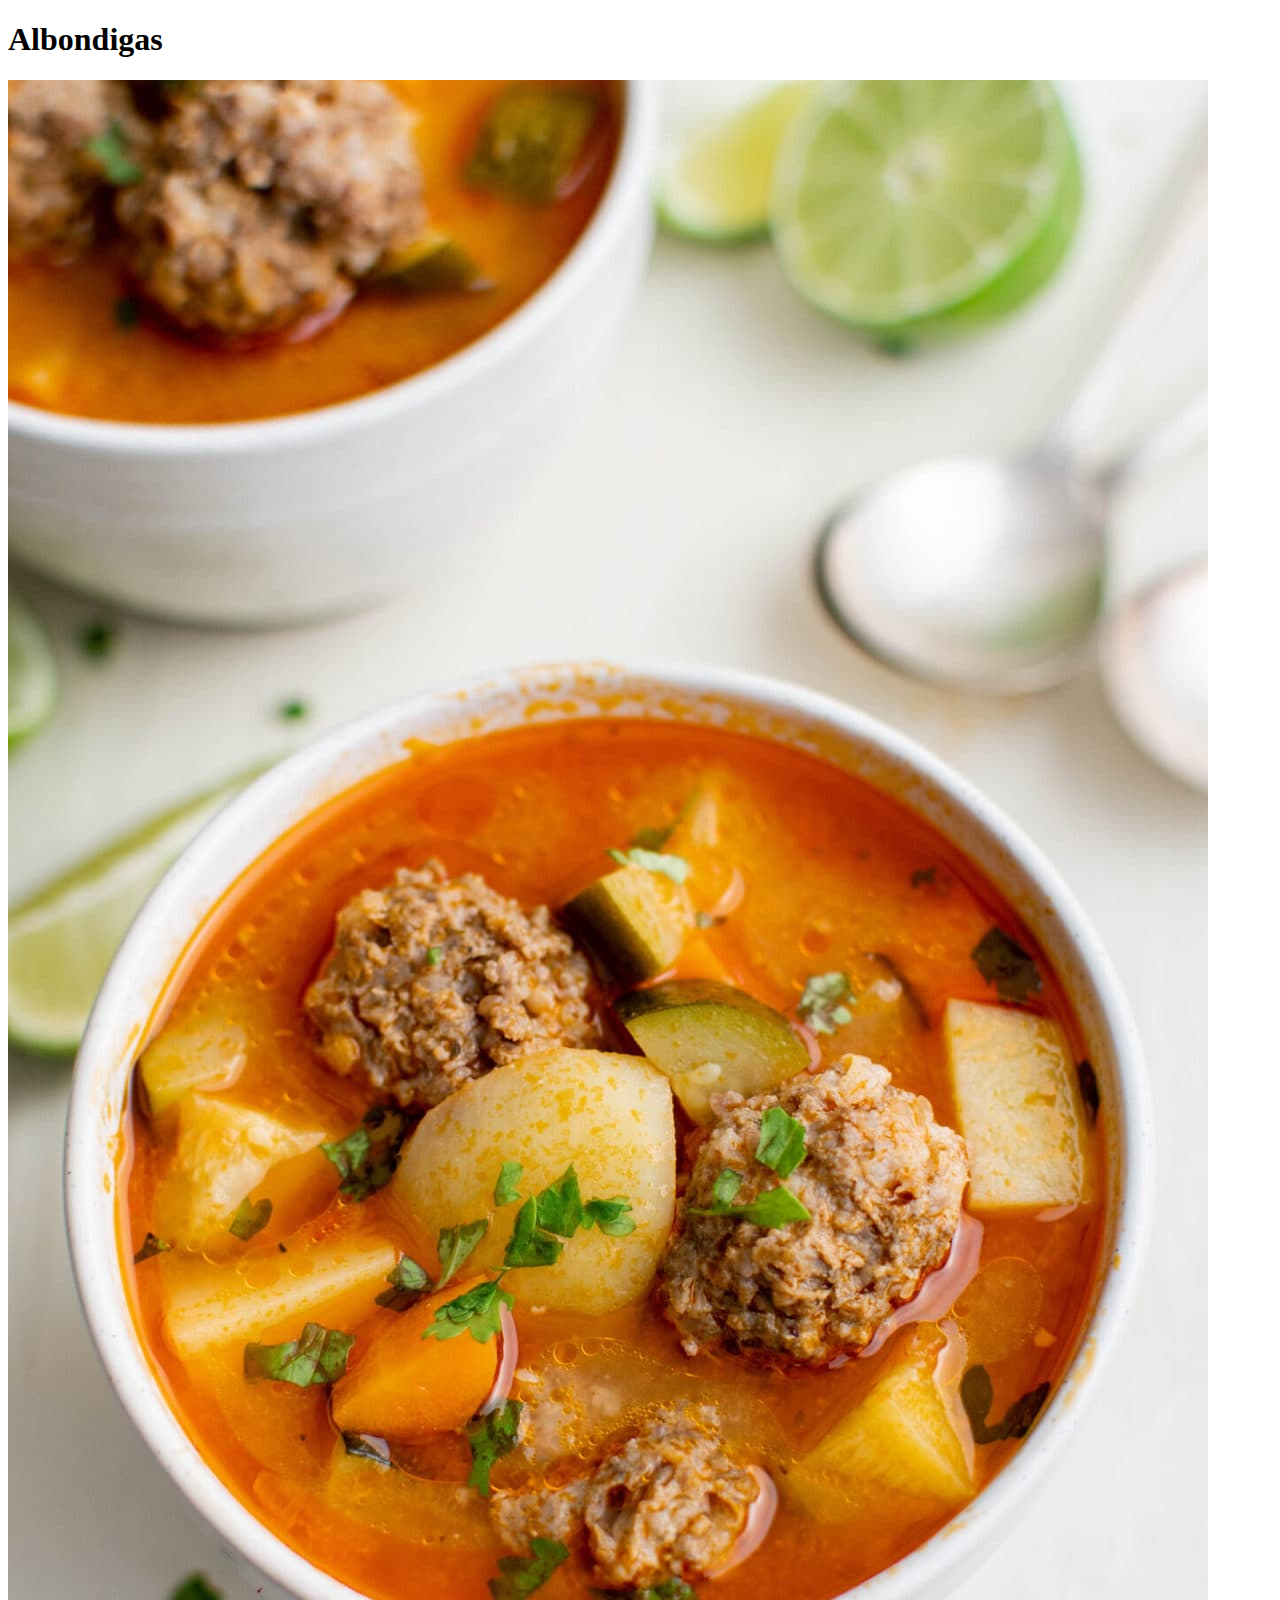
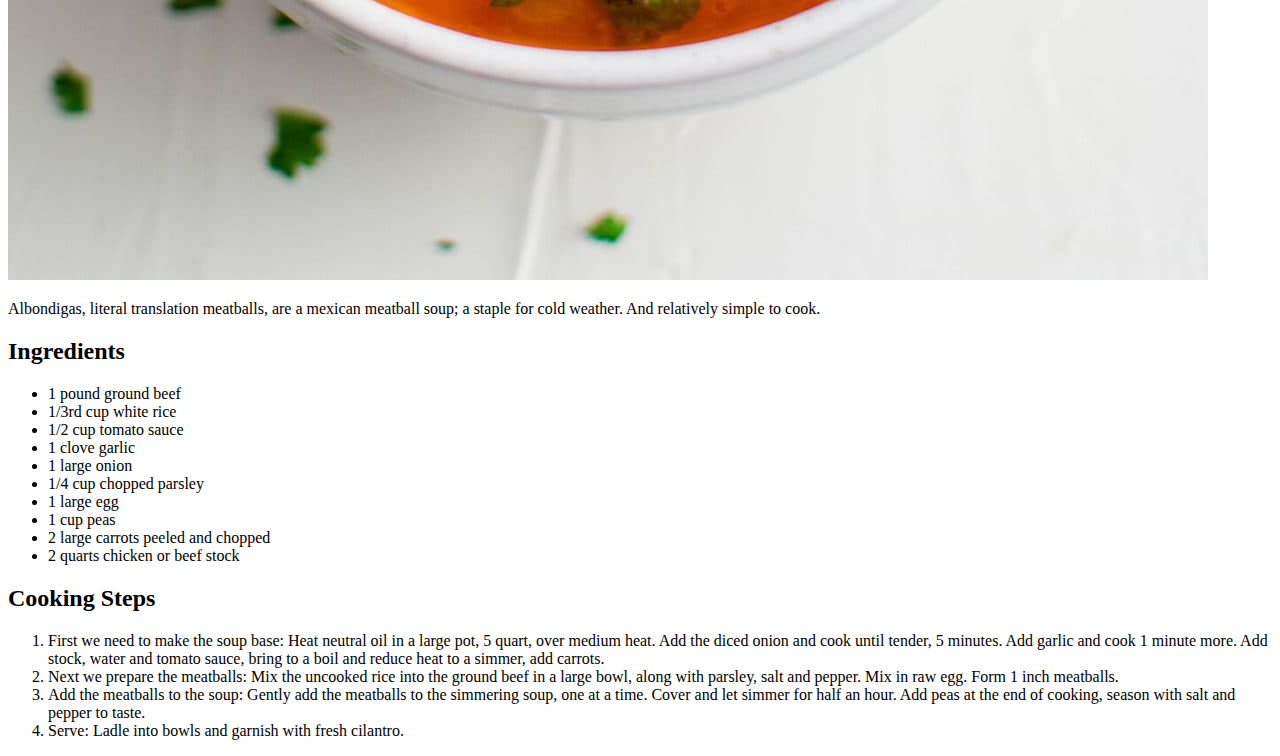
==== recipes/albondigas.html @ 089fa782 "Add more recipes to website" ====
<!DOCTYPE html>
<html lang="en">
<head>
    <meta charset="UTF-8">
    <title>Albondigas

    </title>

</head>
    <body>
        <h1>Albondigas </h1>
        <img src="../images/Albondigas.jpg" alt="Picture of albondigas, meatballs in a soup base">
        <p>Albondigas, literal translation meatballs, are a mexican meatball soup; a staple for cold weather. And relatively simple to cook.</p>
        <h2>Ingredients</h2>
        <ul>
            <li>1 pound ground beef</li>
            <li>1/3rd cup white rice</li>
            <li>1/2 cup tomato sauce</li>
            <li>1 clove garlic</li>
            <li>1 large onion</li>
            <li>1/4 cup chopped parsley</li>
            <li>1 large egg</li>
            <li>1 cup peas</li>
            <li>2 large carrots peeled and chopped</li>
            <li>2 quarts chicken or beef stock</li>
        </ul>
        <h2>Cooking Steps</h2>
        <ol>
            <li>First we need to make the soup base:
                Heat neutral oil in a large pot, 5 quart, over medium heat. Add the diced onion and cook until tender, 5 minutes. Add garlic and cook 1 minute more.
                Add stock, water and tomato sauce, bring to a boil and reduce heat to a simmer, add carrots.
            </li>
            <li>Next we prepare the meatballs:
                Mix the uncooked rice into the ground beef in a large bowl, along with parsley, salt and pepper. Mix in raw egg. Form 1 inch meatballs.
            </li>
            <li>Add the meatballs to the soup:
                Gently add the meatballs to the simmering soup, one at a time. Cover and let simmer for half an hour.
                Add peas at the end of cooking, season with salt and pepper to taste.
            </li>
            <li>Serve:
                Ladle into bowls and garnish with fresh cilantro.
            </li>

        </ol>

        
    </body>
</html>
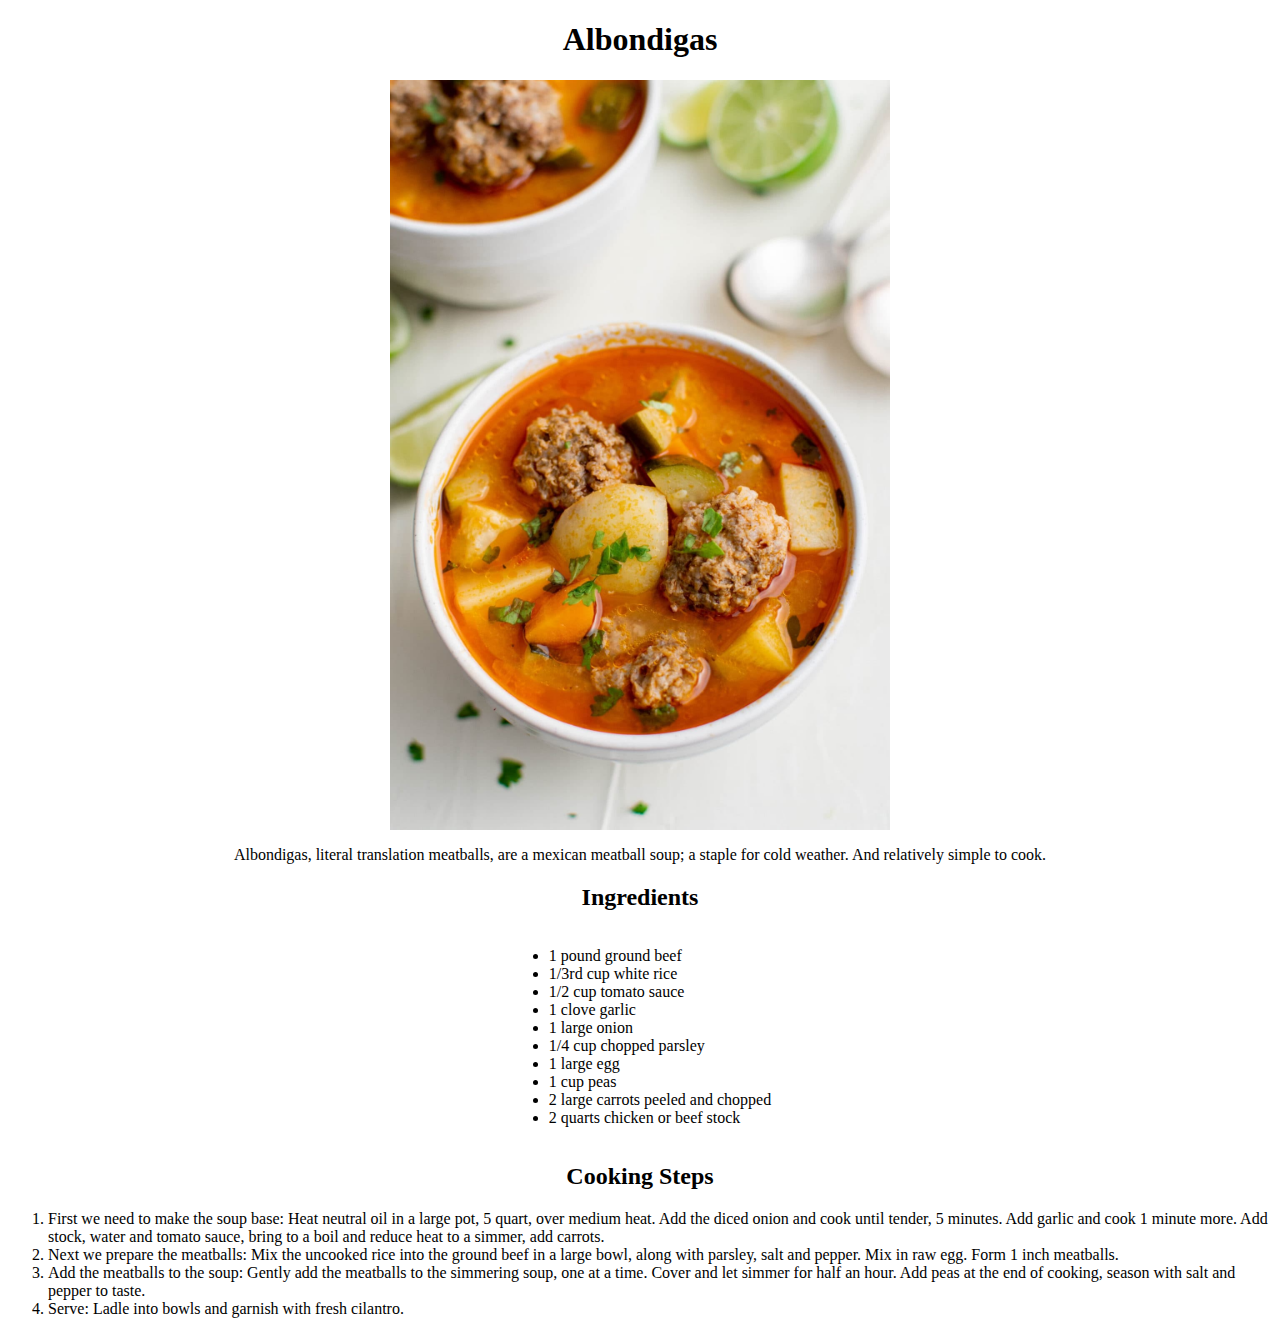
==== commit 5e2057f5: "Add css stylesheet and style recipe pages" ====
--- a/recipes/albondigas.html
+++ b/recipes/albondigas.html
@@ -3,16 +3,16 @@
 <head>
     <meta charset="UTF-8">
     <title>Albondigas
-
     </title>
-
+    <link rel="stylesheet" href="../styles.css" />
 </head>
     <body>
-        <h1>Albondigas </h1>
+        <h1 class="center">Albondigas </h1>
         <img src="../images/Albondigas.jpg" alt="Picture of albondigas, meatballs in a soup base">
-        <p>Albondigas, literal translation meatballs, are a mexican meatball soup; a staple for cold weather. And relatively simple to cook.</p>
-        <h2>Ingredients</h2>
-        <ul>
+        <p class="description">Albondigas, literal translation meatballs, are a mexican meatball soup; a staple for cold weather. And relatively simple to cook.</p>
+        <h2 class="center">Ingredients</h2>
+        <div class="center">
+            <ul class="ulcenter">
             <li>1 pound ground beef</li>
             <li>1/3rd cup white rice</li>
             <li>1/2 cup tomato sauce</li>
@@ -23,8 +23,10 @@
             <li>1 cup peas</li>
             <li>2 large carrots peeled and chopped</li>
             <li>2 quarts chicken or beef stock</li>
-        </ul>
-        <h2>Cooking Steps</h2>
+            </ul>
+        </div>
+
+        <h2 class="center">Cooking Steps</h2>
         <ol>
             <li>First we need to make the soup base:
                 Heat neutral oil in a large pot, 5 quart, over medium heat. Add the diced onion and cook until tender, 5 minutes. Add garlic and cook 1 minute more.
--- a/styles.css
+++ b/styles.css
@@ -0,0 +1,21 @@
+
+img{    
+    margin-left: auto;
+    margin-right: auto;
+    display: block;
+    height: auto;
+    width: 500px;
+}
+
+.center{    
+    text-align: center;
+}
+
+ul.ulcenter{  
+    display: inline-block;
+    text-align: left;
+}
+
+.description{   
+    text-align: center;
+}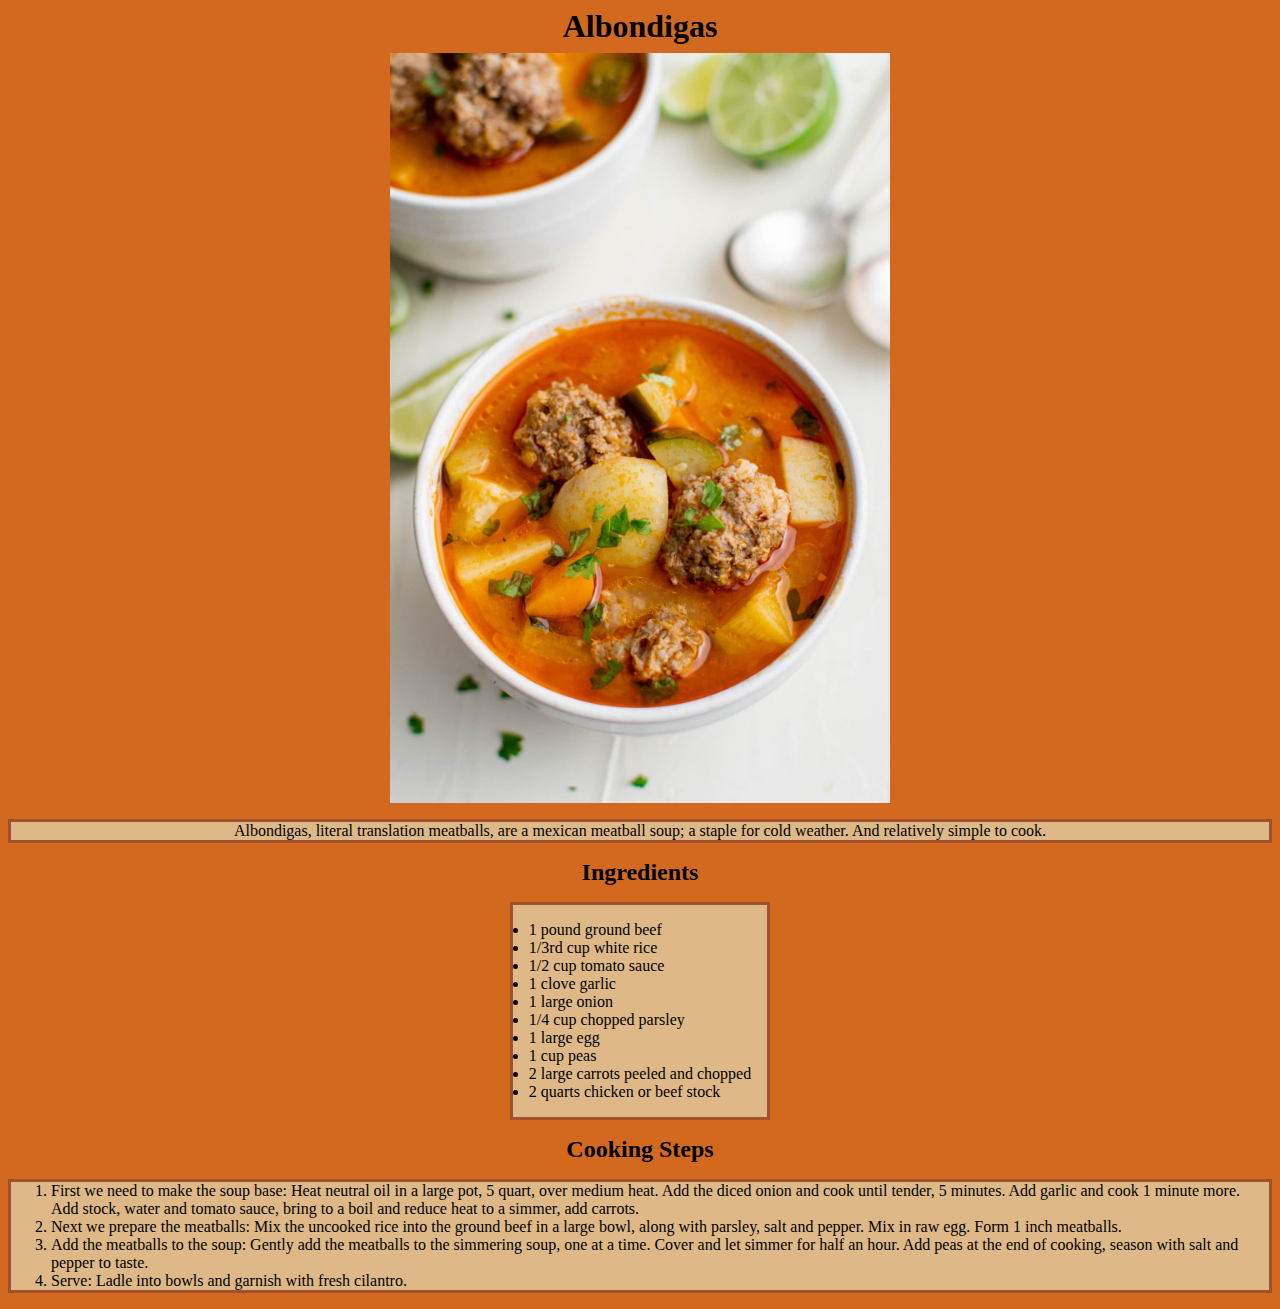
==== commit eca484b3: "Add color to styles Added color and borders to elements." ====
--- a/recipes/albondigas.html
+++ b/recipes/albondigas.html
@@ -27,7 +27,7 @@
         </div>
 
         <h2 class="center">Cooking Steps</h2>
-        <ol>
+        <ol class="olright">
             <li>First we need to make the soup base:
                 Heat neutral oil in a large pot, 5 quart, over medium heat. Add the diced onion and cook until tender, 5 minutes. Add garlic and cook 1 minute more.
                 Add stock, water and tomato sauce, bring to a boil and reduce heat to a simmer, add carrots.
--- a/styles.css
+++ b/styles.css
@@ -1,4 +1,6 @@
-
+*{  
+    background-color: chocolate;
+}
 img{    
     margin-left: auto;
     margin-right: auto;
@@ -9,13 +11,41 @@
 
 .center{    
     text-align: center;
+    margin:8px;
+
 }
 
 ul.ulcenter{  
     display: inline-block;
     text-align: left;
+    background-color: burlywood;
+    margin:8px;
+    padding: 16px;
+    border-color: sienna;
+    border-style: solid;
+    
+}
+
+ol.olright{
+        background-color: burlywood;
+        border-color: sienna;
+        border-style: solid;
+        
 }
 
 .description{   
     text-align: center;
+    background-color: burlywood;
+    padding: 0px auto;
+    border-color: sienna;
+    border-style: solid;
+    
+}
+
+li{
+    background-color: transparent;
+}
+
+a{
+    background-color: transparent;
 }